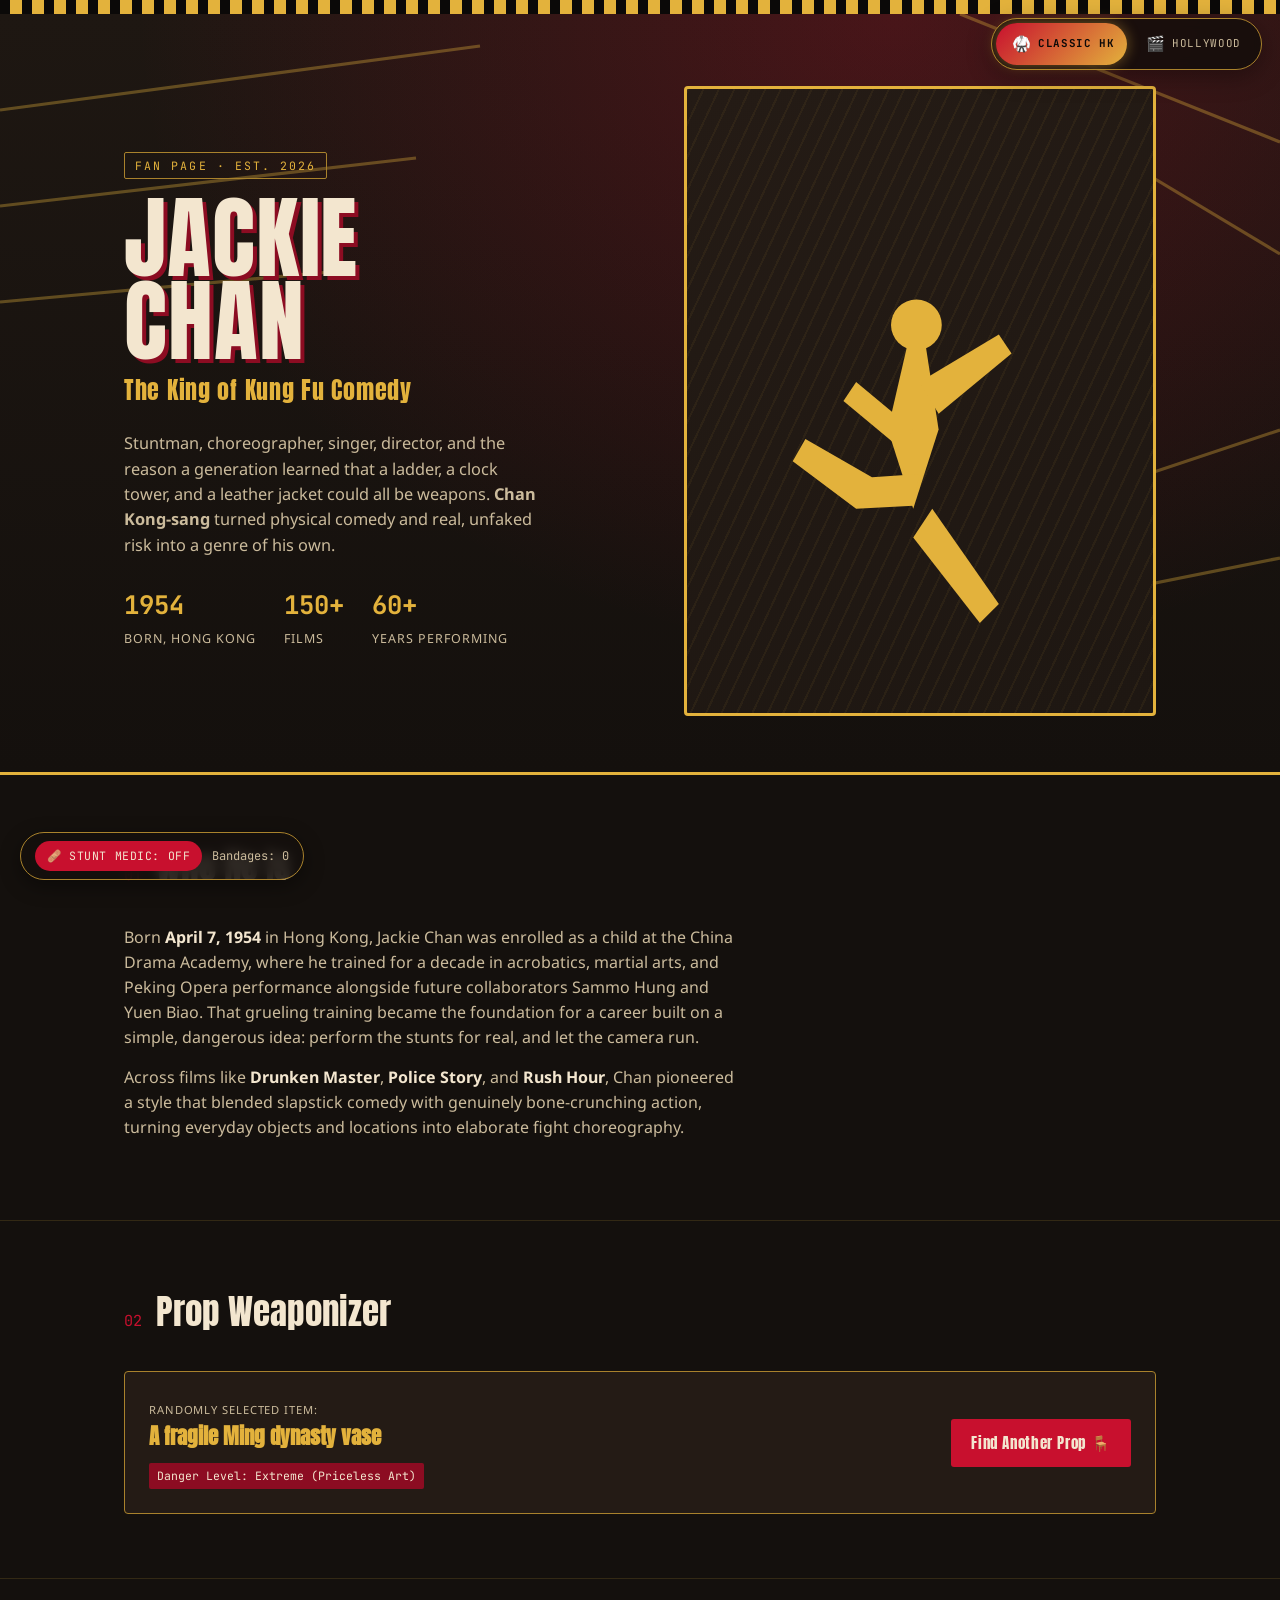
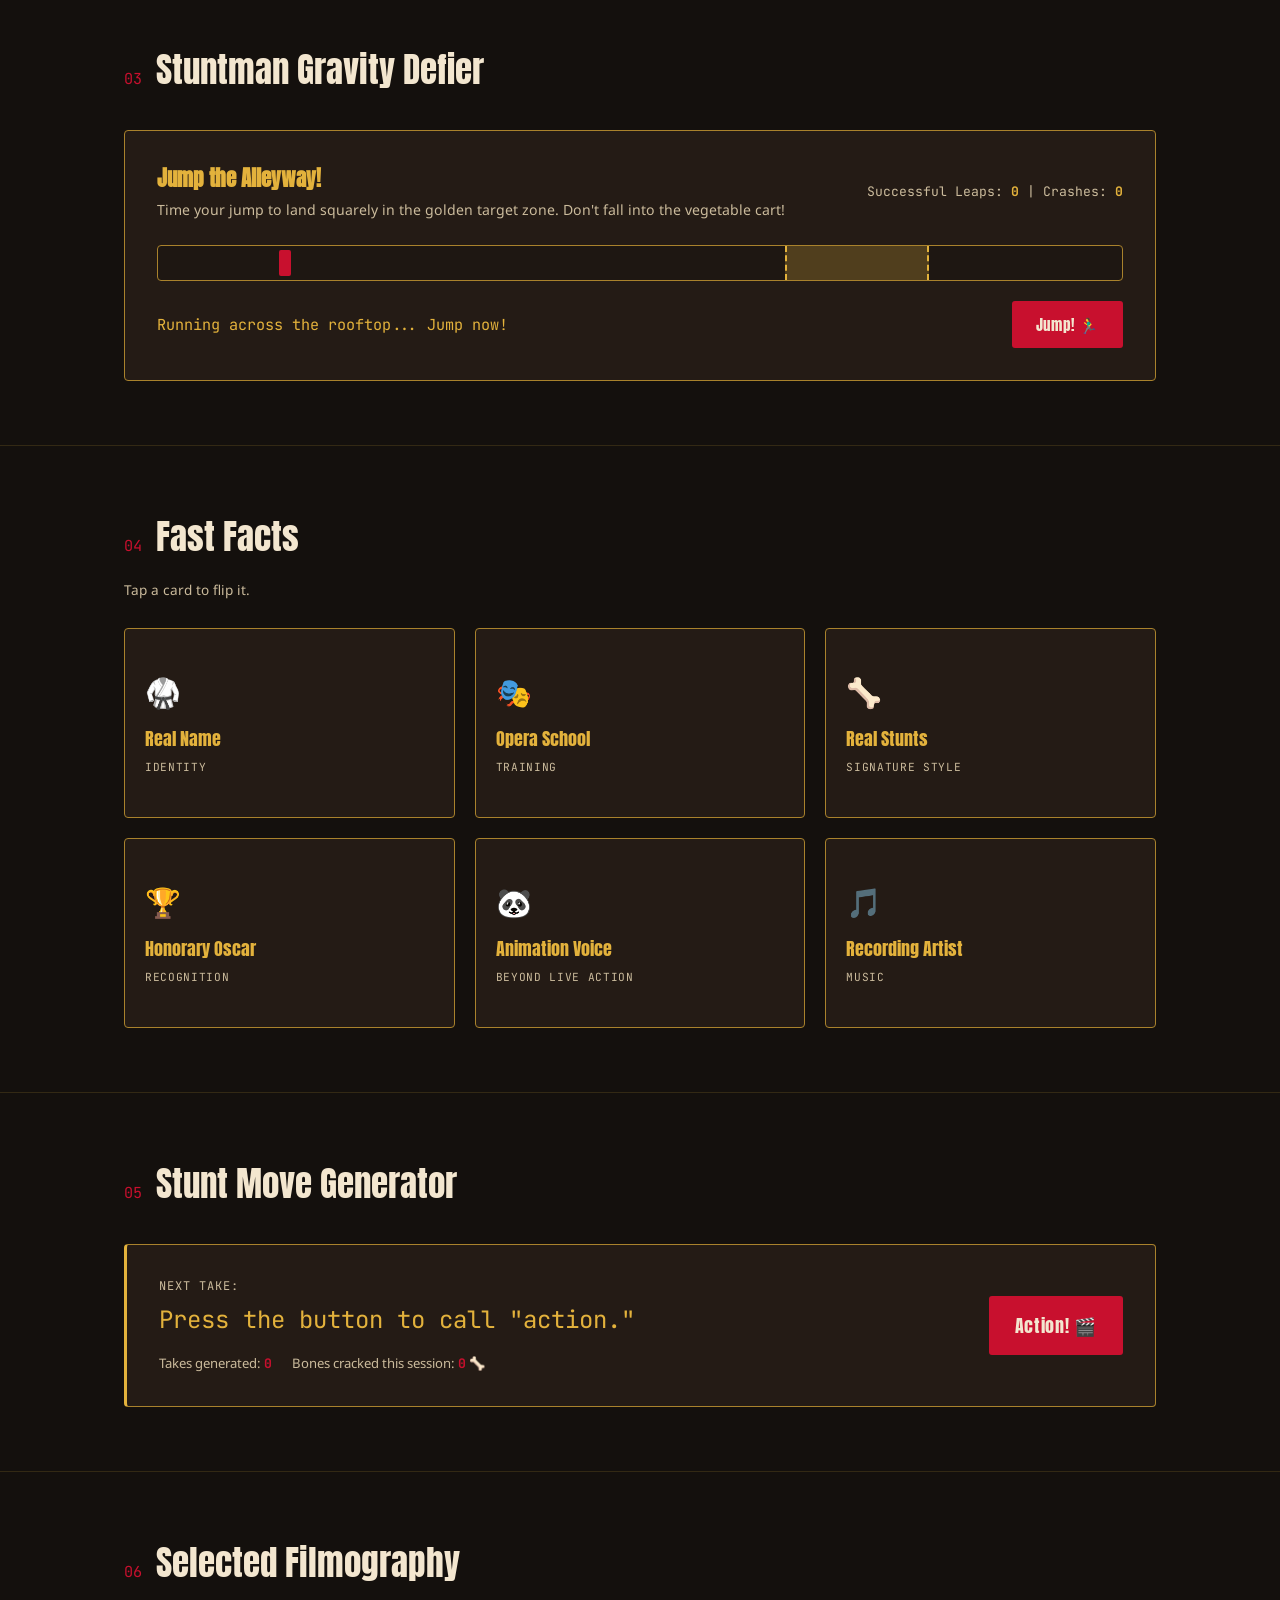
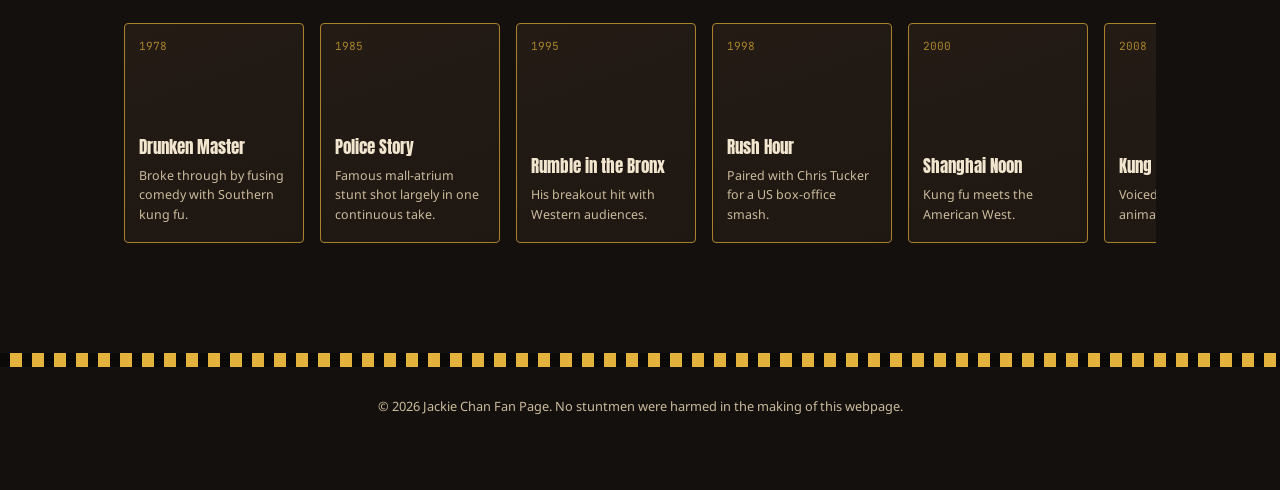
==== fanpage.html @ 0a172192 "Add files via upload" ====
<!DOCTYPE html>
<html lang="en">
<head>
<meta charset="UTF-8">
<meta name="viewport" content="width=device-width, initial-scale=1.0">
<title>Jackie Chan | Fan Page</title>
<link rel="preconnect" href="https://fonts.googleapis.com">
<link rel="preconnect" href="https://fonts.gstatic.com" crossorigin>
<link href="https://fonts.googleapis.com/css2?family=Anton&family=JetBrains+Mono:wght@500;700&family=Noto+Sans:wght@400;600;700&display=swap" rel="stylesheet">
<style>
  /* ===========================================================
     TOKENS
     =========================================================== */
  :root{
    --ink:        #0b0908;
    --bg:         #14100d;
    --bg-alt:     #1e1712;
    --panel:      #241b15;
    --red:        #c8102e;
    --red-deep:   #8c0c22;
    --gold:       #e3b23c;
    --gold-dim:   #a9822c;
    --cream:      #f3e6cf;
    --cream-dim:  #cbbb9c;

    --font-display: 'Anton', sans-serif;
    --font-body:    'Noto Sans', sans-serif;
    --font-mono:    'JetBrains Mono', monospace;

    --edge: 3px solid var(--gold);
  }

  [data-era="hollywood"]{
    --bg:         #101318;
    --bg-alt:     #171c24;
    --panel:      #1c222c;
    --red:        #d94a2b;
    --red-deep:   #9c331d;
    --gold:       #6fc7d9;
    --gold-dim:   #4a93a3;
    --cream:      #eef3f6;
    --cream-dim:  #a9bac4;
  }

  *{ box-sizing: border-box; }
  html{ scroll-behavior: smooth; }

  body{
    margin: 0;
    background: var(--bg);
    color: var(--cream);
    font-family: var(--font-body);
    line-height: 1.55;
    transition: background .5s ease, color .5s ease;
    overflow-x: hidden;
  }

  a{ color: inherit; }
  img, svg{ display:block; max-width:100%; }

  :focus-visible{
    outline: 3px solid var(--gold);
    outline-offset: 3px;
  }

  .wrap{
    max-width: 1080px;
    margin: 0 auto;
    padding: 0 24px;
  }

  /* ===========================================================
     SCREEN SHAKE ANIMATION
     =========================================================== */
  @keyframes shake {
    0% { transform: translate(1px, 1px) rotate(0deg); }
    20% { transform: translate(-4px, 1px) rotate(-1deg); }
    40% { transform: translate(2px, -2px) rotate(1deg); }
    60% { transform: translate(-2px, 3px) rotate(0deg); }
    80% { transform: translate(4px, -1px) rotate(-1deg); }
    100% { transform: translate(0, 0) rotate(0deg); }
  }
  .shake-it {
    animation: shake 0.35s ease-in-out;
  }

  /* ===========================================================
     FILM-STRIP TOP BAR
     =========================================================== */
  .filmstrip{
    height: 14px;
    width: 100%;
    background:
      repeating-linear-gradient(90deg,
        var(--ink) 0 10px,
        transparent 10px 22px);
    background-color: var(--gold);
  }

  /* ===========================================================
     HERO / POSTER BANNER
     =========================================================== */
  .hero{
    position: relative;
    padding: 72px 0 56px;
    background:
      radial-gradient(ellipse at 70% 0%, rgba(200,16,46,.25), transparent 60%),
      linear-gradient(180deg, var(--bg-alt), var(--bg));
    overflow: hidden;
    border-bottom: var(--edge);
  }

  .action-lines{
    position:absolute;
    inset:0;
    z-index:0;
    opacity:.35;
    pointer-events:none;
  }

  .hero-grid{
    position:relative;
    z-index:1;
    display:grid;
    grid-template-columns: 1.1fr 1fr;
    gap: 40px;
    align-items:center;
  }

  .eyebrow{
    display:inline-block;
    font-family: var(--font-mono);
    letter-spacing: .18em;
    font-size: .72rem;
    color: var(--gold);
    border: 1px solid var(--gold-dim);
    padding: 4px 10px;
    border-radius: 2px;
    margin-bottom: 18px;
    text-transform: uppercase;
  }

  h1.name{
    font-family: var(--font-display);
    font-weight: 400;
    font-size: clamp(3rem, 8vw, 5.6rem);
    line-height: .92;
    letter-spacing: .01em;
    margin: 0 0 10px;
    color: var(--cream);
    text-shadow: 4px 4px 0 var(--red-deep);
  }

  .tagline{
    font-family: var(--font-display);
    font-size: clamp(1.1rem, 2.4vw, 1.5rem);
    color: var(--gold);
    letter-spacing: .03em;
    margin: 0 0 22px;
  }

  .lede{
    max-width: 46ch;
    color: var(--cream-dim);
    font-size: 1.02rem;
  }

  .hero-stats{
    display:flex;
    gap: 28px;
    margin-top: 28px;
    flex-wrap: wrap;
  }
  .stat b{
    display:block;
    font-family: var(--font-mono);
    font-size: 1.6rem;
    color: var(--gold);
  }
  .stat span{
    font-size: .78rem;
    color: var(--cream-dim);
    text-transform: uppercase;
    letter-spacing: .08em;
  }

  .portrait{
    position: relative;
    aspect-ratio: 3/4;
    background: linear-gradient(160deg, var(--panel), var(--bg-alt));
    border: var(--edge);
    border-radius: 4px;
    overflow:hidden;
  }
  .portrait::before{
    content:"";
    position:absolute;
    inset:0;
    z-index:2;
    pointer-events:none;
    background: repeating-linear-gradient(115deg, rgba(227,178,60,.06) 0 2px, transparent 2px 14px);
  }
  .portrait-layer{
    position:absolute;
    inset:0;
    display:flex;
    align-items:flex-end;
    justify-content:center;
    opacity: 0;
    transform: scale(1.03);
    transition: opacity .6s ease, transform .6s ease;
  }
  [data-era="classic"] .classic-layer,
  [data-era="hollywood"] .hollywood-layer{
    opacity: 1;
    transform: scale(1);
  }
  .portrait-photo{
    width:100%; height:100%;
    object-fit: cover;
    object-position: top center;
  }
  .portrait-fallback{
    width:100%; height:100%;
    display:flex;
    align-items:flex-end;
    justify-content:center;
    padding-bottom: 30px;
  }
  .portrait-fallback svg{ width: 68%; height:auto; }

  /* ===========================================================
     SECTION SCAFFOLDING
     =========================================================== */
  section{ padding: 64px 0; }
  section + section{ border-top: 1px solid rgba(227,178,60,.15); }

  .section-head{
    display:flex;
    align-items:baseline;
    gap: 14px;
    margin-bottom: 32px;
  }
  .section-head h2{
    font-family: var(--font-display);
    font-weight:400;
    font-size: clamp(1.6rem, 3.4vw, 2.2rem);
    margin: 0;
    color: var(--cream);
  }
  .section-head .num{
    font-family: var(--font-mono);
    color: var(--red);
    font-size: .95rem;
  }

  .bio p{ max-width: 68ch; color: var(--cream-dim); }
  .bio p strong{ color: var(--cream); }

  /* ===========================================================
     FACTS — FLIP CARDS
     =========================================================== */
  .facts-grid{
    display:grid;
    grid-template-columns: repeat(3, 1fr);
    gap: 20px;
  }
  .flip-card{
    perspective: 1200px;
    height: 190px;
  }
  .flip-card button{
    all: unset;
    display:block;
    width:100%;
    height:100%;
    cursor:pointer;
  }
  .flip-inner{
    position:relative;
    width:100%; height:100%;
    transition: transform .6s cubic-bezier(.4,.2,.2,1);
    transform-style: preserve-3d;
  }
  .flip-card.flipped .flip-inner{ transform: rotateY(180deg); }
  .flip-face{
    position:absolute; inset:0;
    backface-visibility: hidden;
    border-radius: 4px;
    padding: 20px;
    display:flex;
    flex-direction:column;
    justify-content:center;
    border: 1px solid var(--gold-dim);
  }
  .flip-front{ background: var(--panel); }
  .flip-front .icon{ font-size: 1.8rem; margin-bottom: 10px; }
  .flip-front h3{
    font-family: var(--font-display);
    font-weight:400;
    font-size: 1.15rem;
    margin: 0 0 6px;
    color: var(--gold);
  }
  .flip-front span{
    font-family: var(--font-mono);
    font-size: .7rem;
    color: var(--cream-dim);
    text-transform: uppercase;
    letter-spacing: .06em;
  }
  .flip-back{
    background: var(--red-deep);
    color: var(--cream);
    transform: rotateY(180deg);
    font-size: .92rem;
  }

  /* ===========================================================
     STUNT GENERATOR & OUCH-O-METER
     =========================================================== */
  .stunt-panel{
    background: var(--panel);
    border: 1px solid var(--gold-dim);
    border-left: var(--edge);
    border-radius: 4px;
    padding: 32px;
    display:grid;
    grid-template-columns: 1fr auto;
    gap: 24px;
    align-items:center;
  }
  .stunt-readout{
    font-family: var(--font-mono);
    font-size: clamp(1.1rem, 2.6vw, 1.5rem);
    color: var(--gold);
    min-height: 2.6em;
  }
  .stunt-readout .prefix{ color: var(--cream-dim); font-size:.75rem; display:block; letter-spacing:.08em; text-transform:uppercase; margin-bottom:6px;}
  
  .metrics-row {
    display: flex;
    gap: 20px;
    margin-top: 14px;
    flex-wrap: wrap;
  }
  .stunt-counter, .ouch-counter{
    font-size: .82rem;
    color: var(--cream-dim);
  }
  .stunt-counter b, .ouch-counter b{ color: var(--red); font-family: var(--font-mono); }

  button.cta{
    all: unset;
    cursor:pointer;
    font-family: var(--font-display);
    font-size: 1.1rem;
    letter-spacing: .04em;
    background: var(--red);
    color: var(--cream);
    padding: 16px 26px;
    border-radius: 3px;
    text-align:center;
    transition: transform .15s ease, background .2s ease;
    white-space: nowrap;
  }
  button.cta:hover{ background: var(--red-deep); transform: translateY(-2px); }
  button.cta:active{ transform: translateY(0) scale(.98); }

  /* ===========================================================
     FEATURE: DANGEROUS PROP RANDOMIZER
     =========================================================== */
  .prop-card{
    background: var(--panel);
    border: 1px solid var(--gold-dim);
    border-radius: 4px;
    padding: 24px;
    display: flex;
    justify-content: space-between;
    align-items: center;
    gap: 20px;
    flex-wrap: wrap;
  }
  .prop-display h3{
    font-family: var(--font-display);
    font-size: 1.3rem;
    color: var(--gold);
    margin: 0 0 4px;
  }
  .prop-display p{
    margin: 0;
    font-size: .88rem;
    color: var(--cream-dim);
  }
  .prop-danger{
    display: inline-block;
    font-family: var(--font-mono);
    font-size: .72rem;
    background: var(--red-deep);
    color: var(--cream);
    padding: 4px 8px;
    border-radius: 2px;
    margin-top: 6px;
  }

  /* ===========================================================
     FEATURE: "JUMP THE ALLEYWAY" GRAVITY DEFIER MINI-GAME
     =========================================================== */
  .game-panel{
    background: var(--panel);
    border: 1px solid var(--gold-dim);
    border-radius: 4px;
    padding: 32px;
  }
  .game-layout{
    display: flex;
    justify-content: space-between;
    align-items: center;
    gap: 24px;
    flex-wrap: wrap;
    margin-bottom: 24px;
  }
  .game-info h3{
    font-family: var(--font-display);
    font-size: 1.3rem;
    color: var(--gold);
    margin: 0 0 4px;
  }
  .game-info p{
    margin: 0;
    font-size: .88rem;
    color: var(--cream-dim);
  }
  .game-track{
    position: relative;
    height: 36px;
    background: var(--bg-alt);
    border: 1px solid var(--gold-dim);
    border-radius: 4px;
    overflow: hidden;
    margin-bottom: 20px;
  }
  .game-target-zone{
    position: absolute;
    top: 0; bottom: 0;
    left: 65%;
    width: 15%;
    background: rgba(227, 178, 60, 0.25);
    border-left: 2px dashed var(--gold);
    border-right: 2px dashed var(--gold);
  }
  .game-runner{
    position: absolute;
    top: 4px; bottom: 4px;
    left: 0%;
    width: 12px;
    background: var(--red);
    border-radius: 2px;
    transition: left 0.05s linear;
  }
  .game-controls{
    display: flex;
    justify-content: space-between;
    align-items: center;
    gap: 16px;
    flex-wrap: wrap;
  }
  .game-result-text{
    font-family: var(--font-mono);
    font-size: 0.95rem;
    color: var(--gold);
  }
  .game-score-board{
    font-family: var(--font-mono);
    font-size: 0.82rem;
    color: var(--cream-dim);
  }
  .game-score-board b{ color: var(--gold); }

  /* ===========================================================
     FILMOGRAPHY STRIP
     =========================================================== */
  .film-strip{
    display:flex;
    gap: 16px;
    overflow-x: auto;
    padding-bottom: 10px;
    scroll-snap-type: x mandatory;
  }
  .film-card{
    scroll-snap-align: start;
    flex: 0 0 180px;
    background: linear-gradient(160deg, var(--panel), var(--bg-alt));
    border: 1px solid var(--gold-dim);
    border-radius: 4px;
    padding: 18px 14px;
    min-height: 220px;
    display:flex;
    flex-direction:column;
    justify-content:flex-end;
    position:relative;
  }
  .film-card .year{
    font-family: var(--font-mono);
    font-size: .7rem;
    color: var(--gold-dim);
    position:absolute;
    top:14px; left:14px;
  }
  .film-card h4{
    font-family: var(--font-display);
    font-weight:400;
    font-size: 1.05rem;
    margin: 0 0 6px;
    color: var(--cream);
  }
  .film-card p{
    font-size: .78rem;
    color: var(--cream-dim);
    margin:0;
  }

  /* ===========================================================
     FEATURE: FLOATING BANDAID STAMP TOOL
     =========================================================== */
  .medic-dock{
    position: fixed;
    bottom: 20px;
    left: 20px;
    z-index: 20;
    display: flex;
    align-items: center;
    gap: 10px;
    background: rgba(20, 16, 13, 0.85);
    border: 1px solid var(--gold-dim);
    padding: 8px 14px;
    border-radius: 999px;
    backdrop-filter: blur(6px);
    box-shadow: 0 6px 20px rgba(0,0,0,0.4);
  }
  .medic-btn{
    all: unset;
    cursor: pointer;
    font-family: var(--font-mono);
    font-size: 0.72rem;
    background: var(--red);
    color: var(--cream);
    padding: 6px 12px;
    border-radius: 999px;
    text-transform: uppercase;
    letter-spacing: .05em;
    transition: background .2s;
  }
  .medic-btn.active{
    background: var(--gold);
    color: var(--ink);
    font-weight: 700;
  }
  .medic-stats{
    font-family: var(--font-mono);
    font-size: 0.75rem;
    color: var(--cream-dim);
  }

  .bandaid-stamp{
    position: absolute;
    width: 44px;
    height: 18px;
    background: #e2b082;
    border: 1px solid #b88654;
    border-radius: 3px;
    box-shadow: 0 2px 5px rgba(0,0,0,0.3);
    pointer-events: none;
    transform: translate(-50%, -50%) rotate(var(--rot));
    z-index: 9999;
    animation: stampIn 0.2s cubic-bezier(0.175, 0.885, 0.32, 1.275) forwards;
  }
  .bandaid-stamp::after {
    content: "";
    position: absolute;
    top: 50%; left: 50%;
    transform: translate(-50%, -50%);
    width: 14px; height: 10px;
    background: #f7e1cb;
    border-radius: 1px;
  }
  @keyframes stampIn {
    0% { transform: translate(-50%, -50%) scale(2) rotate(var(--rot)); opacity: 0; }
    100% { transform: translate(-50%, -50%) scale(1) rotate(var(--rot)); opacity: 1; }
  }

  /* ===========================================================
     THEME TOGGLE
     =========================================================== */
  .era-toggle{
    position: fixed;
    top: 18px;
    right: 18px;
    z-index: 20;
    display: inline-flex;
    background: rgba(15,12,10,.75);
    border: 1px solid var(--gold-dim);
    border-radius: 999px;
    padding: 4px;
    backdrop-filter: blur(6px);
    box-shadow: 0 6px 24px rgba(0,0,0,.35);
  }
  .era-indicator{
    position:absolute;
    top:4px; left:4px;
    width: calc(50% - 4px);
    height: calc(100% - 8px);
    border-radius: 999px;
    background: linear-gradient(135deg, var(--red), var(--gold));
    transition: transform .38s cubic-bezier(.65,0,.35,1), background .5s ease;
    box-shadow: 0 0 14px rgba(227,178,60,.45);
  }
  [data-era="hollywood"] .era-indicator{
    transform: translateX(100%);
    background: linear-gradient(135deg, var(--gold-dim), var(--gold));
    box-shadow: 0 0 14px rgba(111,199,217,.5);
  }
  .era-option{
    all: unset;
    position: relative;
    z-index: 1;
    cursor: pointer;
    display:flex;
    align-items:center;
    gap: 6px;
    padding: 9px 16px;
    border-radius: 999px;
    font-family: var(--font-mono);
    font-size: .68rem;
    text-transform: uppercase;
    letter-spacing: .06em;
    color: var(--cream-dim);
    transition: color .3s ease, transform .15s ease;
  }
  .era-option .era-icon{ font-size: .95rem; }
  .era-option:hover{ transform: translateY(-1px); }
  .era-option[aria-pressed="true"]{
    color: var(--ink);
    font-weight: 700;
  }

  footer{
    padding: 36px 0 60px;
    text-align:center;
    color: var(--cream-dim);
    font-size: .8rem;
  }
  footer .filmstrip{ margin-bottom: 30px; }

  @media (max-width: 820px){
    .hero-grid{ grid-template-columns: 1fr; }
    .portrait{ order:-1; max-width: 320px; margin: 0 auto; }
    .facts-grid{ grid-template-columns: 1fr 1fr; }
    .stunt-panel{ grid-template-columns: 1fr; text-align:center; }
  }
  @media (max-width: 520px){
    .facts-grid{ grid-template-columns: 1fr; }
    .era-toggle{ top:auto; bottom:70px; right:14px; }
    .medic-dock{ left: 14px; bottom: 14px; }
  }

  @media (prefers-reduced-motion: reduce){
    *{ animation-duration: .001ms !important; transition-duration: .001ms !important; scroll-behavior:auto !important; }
  }
</style>
</head>
<body data-era="classic">

  <div class="era-toggle" role="group" aria-label="Switch era theme">
    <span class="era-indicator" id="eraIndicator" aria-hidden="true"></span>
    <button class="era-option" id="eraClassic" data-value="classic" aria-pressed="true">
      <span class="era-icon" aria-hidden="true">🥋</span> Classic HK
    </button>
    <button class="era-option" id="eraHollywood" data-value="hollywood" aria-pressed="false">
      <span class="era-icon" aria-hidden="true">🎬</span> Hollywood
    </button>
  </div>

  <!-- FLOATING STUNT MEDIC DOCK -->
  <div class="medic-dock">
    <button class="medic-btn" id="medicBtn">🩹 Stunt Medic: OFF</button>
    <div class="medic-stats">Bandages: <span id="medicCount">0</span></div>
  </div>

  <div class="filmstrip"></div>

  <!-- ============ HERO ============ -->
  <header class="hero">
    <svg class="action-lines" viewBox="0 0 800 400" preserveAspectRatio="none" aria-hidden="true">
      <g stroke="#e3b23c" stroke-width="2">
        <line x1="0" y1="60" x2="300" y2="20"/>
        <line x1="0" y1="120" x2="260" y2="90"/>
        <line x1="0" y1="180" x2="220" y2="160"/>
        <line x1="600" y1="0" x2="800" y2="80"/>
        <line x1="650" y1="60" x2="800" y2="150"/>
        <line x1="620" y1="320" x2="800" y2="260"/>
        <line x1="600" y1="380" x2="800" y2="340"/>
      </g>
    </svg>

    <div class="wrap hero-grid">
      <div>
        <span class="eyebrow">Fan Page &middot; Est. 2026</span>
        <h1 class="name">JACKIE<br>CHAN</h1>
        <p class="tagline">The King of Kung&nbsp;Fu Comedy</p>
        <p class="lede">
          Stuntman, choreographer, singer, director, and the reason a
          generation learned that a ladder, a clock tower, and a leather jacket
          could all be weapons. <strong>Chan Kong-sang</strong> turned physical
          comedy and real, unfaked risk into a genre of his own.
        </p>

        <div class="hero-stats">
          <div class="stat"><b>1954</b><span>Born, Hong Kong</span></div>
          <div class="stat"><b>150+</b><span>Films</span></div>
          <div class="stat"><b>60+</b><span>Years performing</span></div>
        </div>
      </div>

      <div class="portrait" aria-label="Portrait swaps between Classic Hong Kong and Hollywood era look">
        <div class="portrait-layer classic-layer">
          <img class="portrait-photo" src="C:\School\Y2S1\IS216-G3-Web Application Development II\Week1\jackie-classic.jpg" alt="Jackie Chan, Classic Hong Kong era"
                onerror="this.style.display='none'; this.nextElementSibling.style.display='flex';">
          <div class="portrait-fallback" style="display:none;">
            <svg viewBox="0 0 200 260" xmlns="http://www.w3.org/2000/svg" aria-hidden="true">
              <g fill="#e3b23c">
                <circle cx="98" cy="34" r="16"/>
                <path d="M92 48 L104 48 L112 100 L96 150 L80 100 Z"/>
                <path d="M100 70 L150 40 L158 52 L112 90 Z"/>
                <path d="M96 100 L60 70 L52 82 L88 112 Z"/>
                <path d="M96 148 L60 150 L20 120 L28 106 L70 130 L100 128 Z"/>
                <path d="M108 150 L150 210 L138 222 L96 168 Z"/>
              </g>
            </svg>
          </div>
        </div>

        <div class="portrait-layer hollywood-layer">
          <img class="portrait-photo" src="C:\School\Y2S1\IS216-G3-Web Application Development II\Week1\jackie-hollywood.jpg" alt="Jackie Chan, Hollywood era"
                onerror="this.style.display='none'; this.nextElementSibling.style.display='flex';">
          <div class="portrait-fallback" style="display:none;">
            <svg viewBox="0 0 200 260" xmlns="http://www.w3.org/2000/svg" aria-hidden="true">
              <g fill="#6fc7d9">
                <circle cx="100" cy="32" r="16"/>
                <path d="M88 46 L112 46 L118 140 L100 170 L82 140 Z"/>
                <path d="M112 60 L60 90 L66 104 L118 80 Z"/>
                <path d="M88 60 L150 74 L146 90 L88 82 Z"/>
                <path d="M92 168 L70 250 L86 254 L106 180 Z"/>
                <path d="M108 168 L146 246 L130 254 L96 180 Z"/>
                <rect x="80" y="82" width="40" height="70" rx="6"/>
              </g>
            </svg>
          </div>
        </div>
      </div>
    </div>
  </header>

  <!-- ============ BIO ============ -->
  <section class="bio">
    <div class="wrap">
      <div class="section-head"><span class="num">01</span><h2>Who He Is</h2></div>
      <p>
        Born <strong>April 7, 1954</strong> in Hong Kong, Jackie Chan was enrolled
        as a child at the China Drama Academy, where he trained for a decade in
        acrobatics, martial arts, and Peking Opera performance alongside future
        collaborators Sammo Hung and Yuen Biao. That grueling training became the
        foundation for a career built on a simple, dangerous idea: perform the
        stunts for real, and let the camera run.
      </p>
      <p>
        Across films like <strong>Drunken Master</strong>, <strong>Police
        Story</strong>, and <strong>Rush Hour</strong>, Chan pioneered a style
        that blended slapstick comedy with genuinely bone-crunching action,
        turning everyday objects and locations into elaborate fight choreography.
      </p>
    </div>
  </section>

  <!-- ============ DANGEROUS PROP RANDOMIZER ============ -->
  <section class="prop-section">
    <div class="wrap">
      <div class="section-head"><span class="num">02</span><h2>Prop Weaponizer</h2></div>
      <div class="prop-card">
        <div class="prop-display">
          <span class="prefix" style="font-size:0.7rem; color:var(--cream-dim); text-transform:uppercase; letter-spacing:.08em;">Randomly selected item:</span>
          <h3 id="propName">A fragile Ming dynasty vase</h3>
          <span class="prop-danger" id="propDanger">Danger Level: Extreme (Priceless Art)</span>
        </div>
        <button class="cta" id="propBtn" style="padding: 12px 20px; font-size: 0.95rem;">Find Another Prop 🪑</button>
      </div>
    </div>
  </section>

  <!-- ============ FEATURE 3: JUMP THE ALLEYWAY MINI-GAME ============ -->
  <section class="game-section">
    <div class="wrap">
      <div class="section-head"><span class="num">03</span><h2>Stuntman Gravity Defier</h2></div>
      <div class="game-panel">
        <div class="game-layout">
          <div class="game-info">
            <h3>Jump the Alleyway!</h3>
            <p>Time your jump to land squarely in the golden target zone. Don't fall into the vegetable cart!</p>
          </div>
          <div class="game-score-board">
            Successful Leaps: <b id="gameWins">0</b> | Crashes: <b id="gameLosses">0</b>
          </div>
        </div>

        <div class="game-track" id="gameTrack">
          <div class="game-target-zone" aria-hidden="true"></div>
          <div class="game-runner" id="gameRunner" aria-hidden="true"></div>
        </div>

        <div class="game-controls">
          <div class="game-result-text" id="gameResultText">Press "Jump!" when the red runner enters the gold zone.</div>
          <button class="cta" id="gameBtn" style="padding: 12px 24px; font-size: 0.95rem;">Jump! 🏃‍♂️</button>
        </div>
      </div>
    </div>
  </section>

  <!-- ============ FACTS ============ -->
  <section class="facts">
    <div class="wrap">
      <div class="section-head"><span class="num">04</span><h2>Fast Facts</h2></div>
      <p style="color:var(--cream-dim); margin-top:-18px; margin-bottom:28px; font-size:.85rem;">Tap a card to flip it.</p>
      <div class="facts-grid" id="factsGrid"></div>
    </div>
  </section>

  <!-- ============ STUNT GENERATOR ============ -->
  <section class="generator">
    <div class="wrap">
      <div class="section-head"><span class="num">05</span><h2>Stunt Move Generator</h2></div>
      <div class="stunt-panel">
        <div>
          <div class="stunt-readout">
            <span class="prefix">Next take:</span>
            <span id="stuntText">Press the button to call "action."</span>
          </div>
          <div class="metrics-row">
            <div class="stunt-counter">Takes generated: <b id="stuntCount">0</b></div>
            <div class="ouch-counter">Bones cracked this session: <b id="ouchCount">0</b> 🦴</div>
          </div>
        </div>
        <button class="cta" id="stuntBtn">Action! 🎬</button>
      </div>
    </div>
  </section>

  <!-- ============ FILMOGRAPHY ============ -->
  <section class="filmography">
    <div class="wrap">
      <div class="section-head"><span class="num">06</span><h2>Selected Filmography</h2></div>
      <div class="film-strip" id="filmStrip"></div>
    </div>
  </section>

  <footer>
    <div class="filmstrip"></div>
    <div class="wrap">
      <p>&copy; 2026 Jackie Chan Fan Page. No stuntmen were harmed in the making of this webpage.</p>
    </div>
  </footer>

<script>
(function(){
  "use strict";

  /* ---------- DATA ---------- */
  var facts = [
    { icon: "🥋", title: "Real Name", tag: "Identity", detail: "Born Chan Kong-sang; the stage name \"Jackie\" reportedly came from a construction site nickname he picked up as a teenager working in Australia." },
    { icon: "🎭", title: "Opera School", tag: "Training", detail: "Trained for about ten years at the China Drama Academy in acrobatics, singing, and martial arts, forming the \"Seven Little Fortunes\" troupe." },
    { icon: "🦴", title: "Real Stunts", tag: "Signature Style", detail: "Known for performing his own stunts without wires or CGI whenever possible, resulting in a long list of on-set injuries over the decades." },
    { icon: "🏆", title: "Honorary Oscar", tag: "Recognition", detail: "Received an Honorary Academy Award in 2016 for a lifetime of extraordinary achievements, the first such honor given to a Hong Kong actor." },
    { icon: "🐼", title: "Animation Voice", tag: "Beyond Live Action", detail: "Voiced Monkey in the Kung Fu Panda franchise, introducing his style of comedic martial arts to a newer audience." },
    { icon: "🎵", title: "Recording Artist", tag: "Music", detail: "Has released dozens of albums and sung theme songs for his own films in multiple languages." }
  ];

  var films = [
    { year:"1978", title:"Drunken Master", note:"Broke through by fusing comedy with Southern kung fu." },
    { year:"1985", title:"Police Story", note:"Famous mall-atrium stunt shot largely in one continuous take." },
    { year:"1995", title:"Rumble in the Bronx", note:"His breakout hit with Western audiences." },
    { year:"1998", title:"Rush Hour", note:"Paired with Chris Tucker for a US box-office smash." },
    { year:"2000", title:"Shanghai Noon", note:"Kung fu meets the American West." },
    { year:"2008", title:"Kung Fu Panda", note:"Voiced Monkey in the animated hit." },
    { year:"2016", title:"Honorary Oscar", note:"Career achievement recognized by the Academy." }
  ];

  var props = [
    { name: "A fragile Ming dynasty vase", danger: "Danger Level: Extreme (Priceless Art)" },
    { name: "A wooden stepladder", danger: "Danger Level: Medium (Versatile & Agile)" },
    { name: "A steaming hot bowl of noodles", danger: "Danger Level: High (Thermal Scalding)" },
    { name: "A leather motorcycle jacket", danger: "Danger Level: Low (Built-in Armor)" },
    { name: "A bamboo scaffolding pole", danger: "Danger Level: High (Flexible Lever)" },
    { name: "A child's red bicycle", danger: "Danger Level: Medium (Surprising Mobility)" },
    { name: "A grandfather clock", danger: "Danger Level: Severe (Gravity Hazard)" }
  ];

  var stuntPrefixes = ["A rooftop-to-rooftop", "A ladder-vs-clocktower", "A back-alley", "A moving-bus", "A market-stall", "A scaffolding", "A double-decker-bus", "A bicycle-chase"];
  var stuntMoves    = ["flying kick", "umbrella parry", "table-slide dodge", "somersault escape", "improvised nunchaku block", "wall-run", "one-handed cartwheel", "chair-swing counter"];
  var stuntEndings  = ["lands clean on the first try.", "goes slightly wrong, and that's the take they keep.", "ends with a very familiar visit to the on-set medic.", "gets a round of applause from the whole crew.", "requires three safety mats and a prayer.", "somehow still gets a laugh from the extras."];

  /* ---------- BUILD FACT CARDS ---------- */
  var grid = document.getElementById("factsGrid");
  facts.forEach(function(f){
    var card = document.createElement("div");
    card.className = "flip-card";
    card.innerHTML =
      '<button type="button" aria-pressed="false" aria-label="Fact card: ' + f.title + '. Press to flip.">' +
        '<div class="flip-inner">' +
          '<div class="flip-face flip-front">' +
            '<div class="icon" aria-hidden="true">' + f.icon + '</div>' +
            '<h3>' + f.title + '</h3>' +
            '<span>' + f.tag + '</span>' +
          '</div>' +
          '<div class="flip-face flip-back">' + f.detail + '</div>' +
        '</div>' +
      '</button>';
    var btn = card.querySelector("button");
    btn.addEventListener("click", function(){
      var flipped = card.classList.toggle("flipped");
      btn.setAttribute("aria-pressed", flipped ? "true" : "false");
    });
    grid.appendChild(card);
  });

  /* ---------- BUILD FILM STRIP ---------- */
  var strip = document.getElementById("filmStrip");
  films.forEach(function(m){
    var card = document.createElement("div");
    card.className = "film-card";
    card.innerHTML =
      '<span class="year">' + m.year + '</span>' +
      '<h4>' + m.title + '</h4>' +
      '<p>' + m.note + '</p>';
    strip.appendChild(card);
  });

  /* ---------- HELPER: RANDOM PICK ---------- */
  function pick(arr){ return arr[Math.floor(Math.random() * arr.length)]; }

  /* ---------- FEATURE 1: PROP WEAPONIZER ---------- */
  var propBtn = document.getElementById("propBtn");
  var propName = document.getElementById("propName");
  var propDanger = document.getElementById("propDanger");

  propBtn.addEventListener("click", function(){
    var selected = pick(props);
    propName.textContent = selected.name;
    propDanger.textContent = selected.danger;
  });

  /* ---------- COMEDY SOUND EFFECT (Web Audio API) ---------- */
  function playActionSound() {
    try {
      var AudioContext = window.AudioContext || window.webkitAudioContext;
      if (!AudioContext) return;
      var ctx = new AudioContext();

      var osc = ctx.createOscillator();
      var gain = ctx.createGain();

      osc.type = 'triangle';
      osc.frequency.setValueAtTime(150, ctx.currentTime);
      osc.frequency.exponentialRampToValueAtTime(600, ctx.currentTime + 0.15);

      gain.gain.setValueAtTime(0.15, ctx.currentTime);
      gain.gain.exponentialRampToValueAtTime(0.01, ctx.currentTime + 0.18);

      osc.connect(gain);
      gain.connect(ctx.destination);

      osc.start();
      osc.stop(ctx.currentTime + 0.18);
    } catch(e) {}
  }

  /* ---------- FEATURE 3: JUMP THE ALLEYWAY MINI-GAME LOGIC (Resets on refresh) ---------- */
  var gameBtn = document.getElementById("gameBtn");
  var gameRunner = document.getElementById("gameRunner");
  var gameResultText = document.getElementById("gameResultText");
  var gameWinsEl = document.getElementById("gameWins");
  var gameLossesEl = document.getElementById("gameLosses");

  var gameWins = 0;
  var gameLosses = 0;

  var runnerPos = 0;
  var runnerDir = 1;
  var gameRunning = true;
  var animationInterval = null;

  function startRunner() {
    runnerPos = 0;
    runnerDir = 1;
    gameRunning = true;
    gameResultText.textContent = "Running across the rooftop... Jump now!";
    gameBtn.textContent = "Jump! 🏃‍♂️";

    if (animationInterval) clearInterval(animationInterval);

    animationInterval = setInterval(function(){
      if (!gameRunning) return;
      runnerPos += 1.8 * runnerDir;
      if (runnerPos >= 96) {
        runnerDir = -1;
      } else if (runnerPos <= 0) {
        runnerDir = 1;
      }
      gameRunner.style.left = runnerPos + "%";
    }, 25);
  }

  gameBtn.addEventListener("click", function(){
    if (!gameRunning) {
      startRunner();
      return;
    }

    gameRunning = false;
    clearInterval(animationInterval);
    playActionSound();

    if (runnerPos >= 65 && runnerPos <= 80) {
      gameWins++;
      gameWinsEl.textContent = gameWins;
      gameResultText.textContent = "Success! Roof cleared cleanly with style! 🌟";
      gameBtn.textContent = "Play Again 🎬";
      document.body.classList.remove("shake-it");
      void document.body.offsetWidth;
      document.body.classList.add("shake-it");
    } else {
      gameLosses++;
      gameLossesEl.textContent = gameLosses;
      gameResultText.textContent = "Missed! Landed in a vegetable cart. -$500 prop damage! 🥬";
      gameBtn.textContent = "Try Again 🔄";
    }
  });

  startRunner();

  /* ---------- SCREEN SHAKE & STUNT GENERATOR (Resets on refresh) ---------- */
  var stuntBtn   = document.getElementById("stuntBtn");
  var stuntText  = document.getElementById("stuntText");
  var stuntCount = document.getElementById("stuntCount");
  var ouchCount  = document.getElementById("ouchCount");

  var count = 0;
  var ouchTotal = 0;

  stuntBtn.addEventListener("click", function(){
    playActionSound();

    document.body.classList.remove("shake-it");
    void document.body.offsetWidth;
    document.body.classList.add("shake-it");

    var line = pick(stuntPrefixes) + " " + pick(stuntMoves) + " — " + pick(stuntEndings);
    stuntText.textContent = line;
    
    count++;
    var bonesHit = Math.floor(Math.random() * 3) + 1;
    ouchTotal += bonesHit;

    stuntCount.textContent = count;
    ouchCount.textContent = ouchTotal;
  });

  /* ---------- FEATURE: STUNT MEDIC BANDAID STAMPER (Resets on refresh) ---------- */
  var medicBtn = document.getElementById("medicBtn");
  var medicCount = document.getElementById("medicCount");
  var medicActive = false;
  var bandaidsApplied = 0;

  medicBtn.addEventListener("click", function(){
    medicActive = !medicActive;
    medicBtn.classList.toggle("active", medicActive);
    medicBtn.textContent = medicActive ? "🩹 Stunt Medic: ON" : "🩹 Stunt Medic: OFF";
  });

  document.addEventListener("click", function(e){
    if(!medicActive) return;
    if(e.target.closest("button") && e.target !== medicBtn) return;

    var stamp = document.createElement("div");
    stamp.className = "bandaid-stamp";
    stamp.style.left = e.pageX + "px";
    stamp.style.top = e.pageY + "px";
    stamp.style.setProperty("--rot", (Math.random() * 90 - 45) + "deg");
    document.body.appendChild(stamp);

    bandaidsApplied++;
    medicCount.textContent = bandaidsApplied;
  });

  /* ---------- ERA THEME TOGGLE ---------- */
  var body       = document.body;
  var btnClassic = document.getElementById("eraClassic");
  var btnHolly   = document.getElementById("eraHollywood");
  var savedEra   = localStorage.getItem("jc_era") || "classic";
  applyEra(savedEra);

  btnClassic.addEventListener("click", function(){ applyEra("classic"); localStorage.setItem("jc_era", "classic"); });
  btnHolly.addEventListener("click",   function(){ applyEra("hollywood"); localStorage.setItem("jc_era", "hollywood"); });

  function applyEra(era){
    body.setAttribute("data-era", era);
    btnClassic.setAttribute("aria-pressed", era === "classic" ? "true" : "false");
    btnHolly.setAttribute("aria-pressed", era === "hollywood" ? "true" : "false");
  }
})();
</script>
</body>
</html>
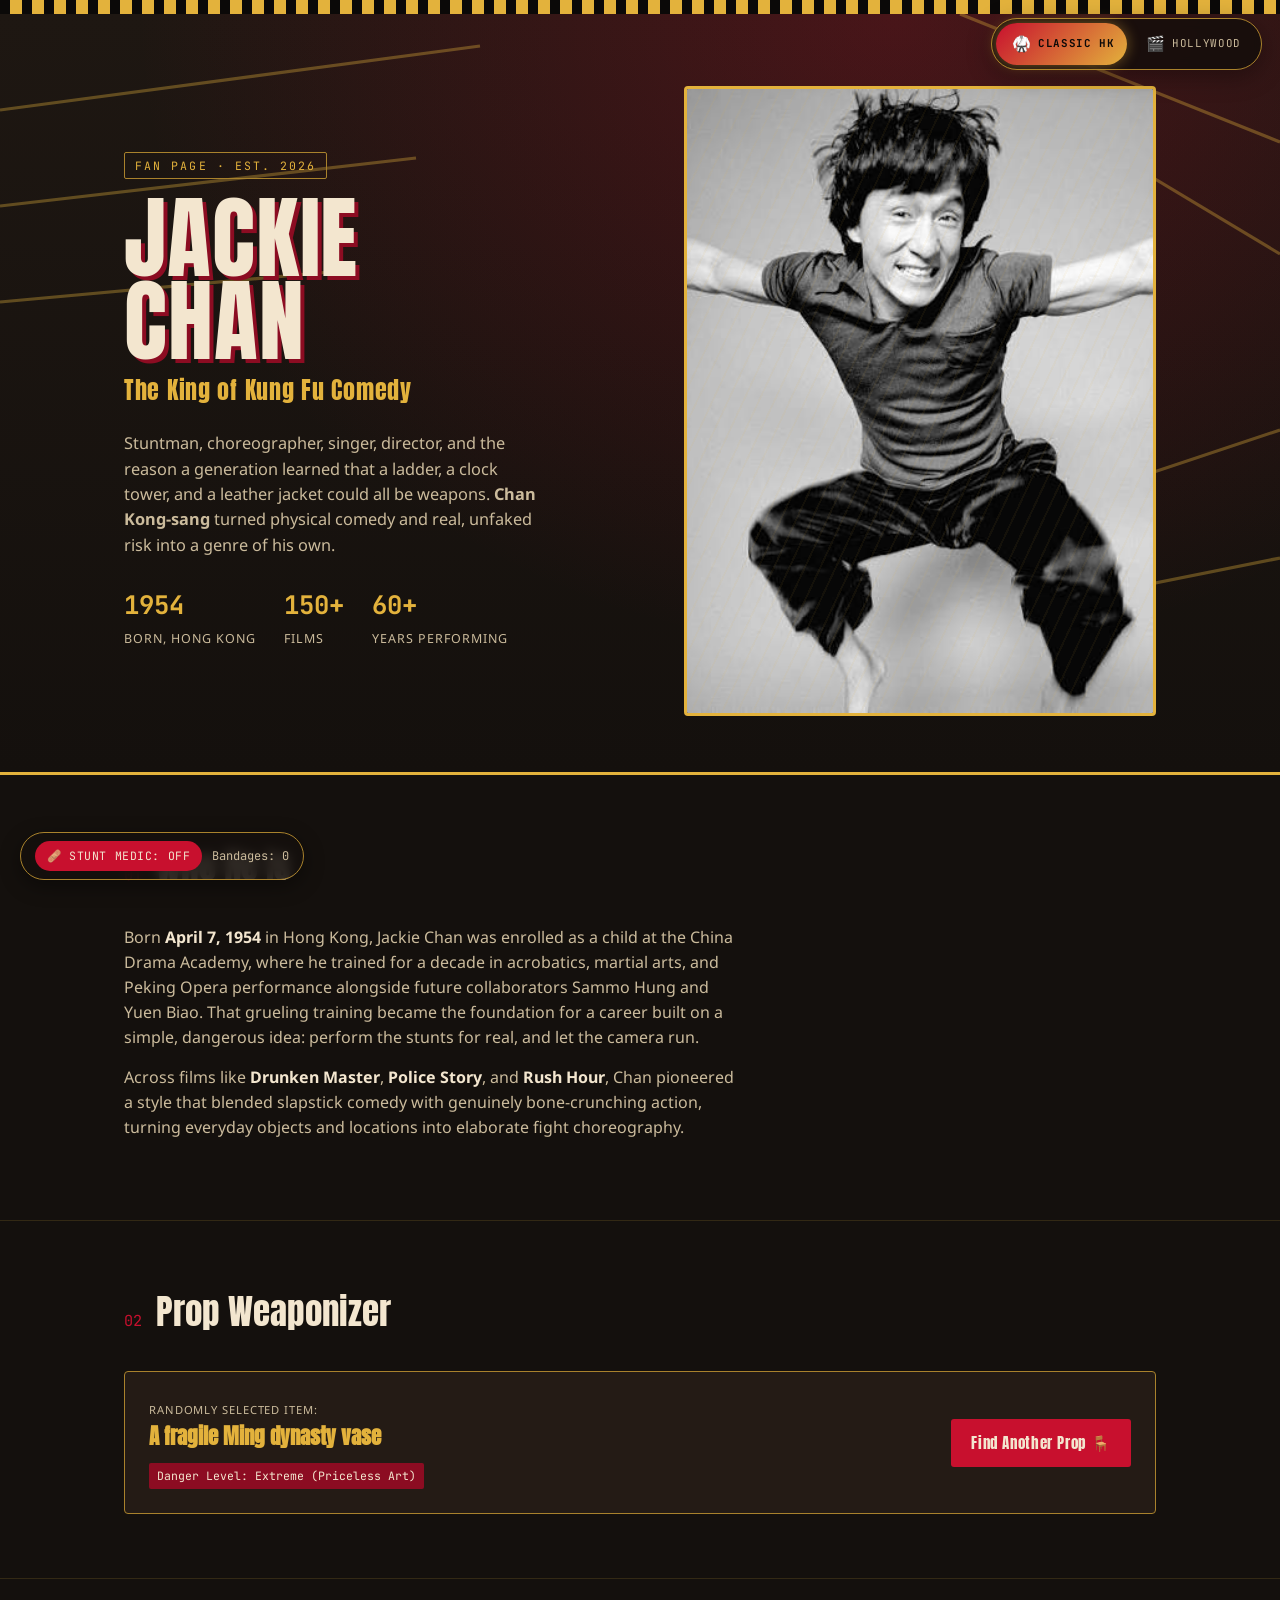
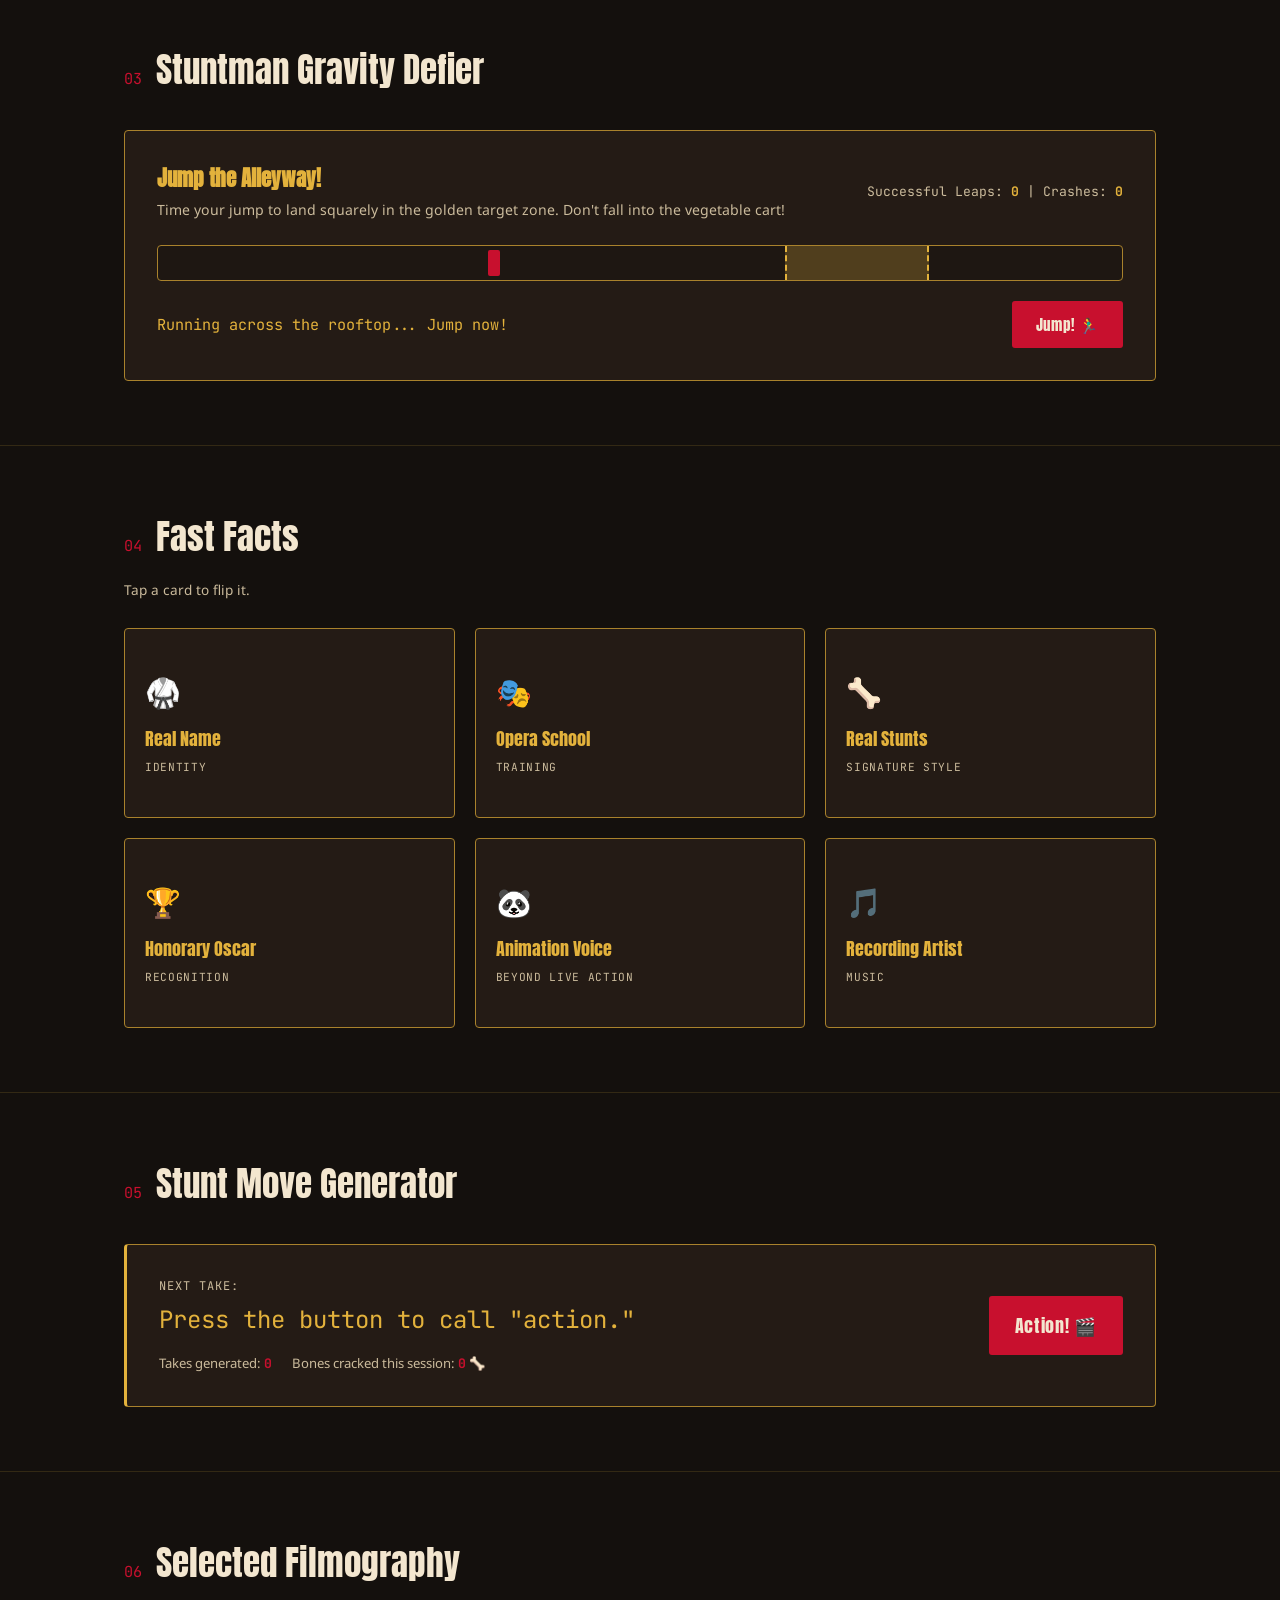
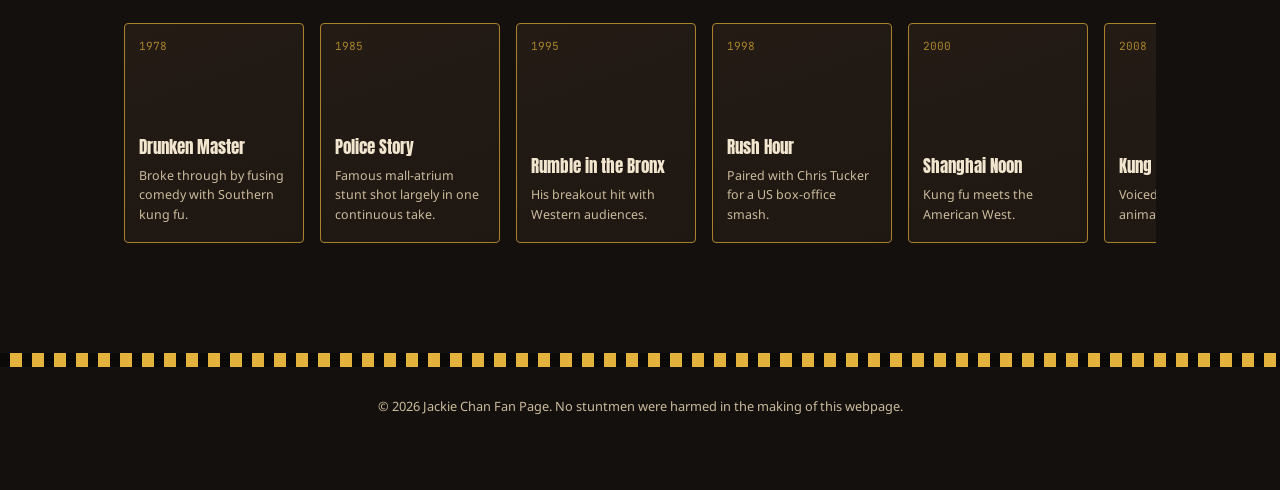
==== commit 4aa46cc9: "Update fanpage.html" ====
--- a/fanpage.html
+++ b/fanpage.html
@@ -724,7 +724,7 @@
 
       <div class="portrait" aria-label="Portrait swaps between Classic Hong Kong and Hollywood era look">
         <div class="portrait-layer classic-layer">
-          <img class="portrait-photo" src="C:\School\Y2S1\IS216-G3-Web Application Development II\Week1\jackie-classic.jpg" alt="Jackie Chan, Classic Hong Kong era"
+          <img class="portrait-photo" src="jackie-classic.jpg" alt="Jackie Chan, Classic Hong Kong era"
                 onerror="this.style.display='none'; this.nextElementSibling.style.display='flex';">
           <div class="portrait-fallback" style="display:none;">
             <svg viewBox="0 0 200 260" xmlns="http://www.w3.org/2000/svg" aria-hidden="true">
@@ -741,7 +741,7 @@
         </div>
 
         <div class="portrait-layer hollywood-layer">
-          <img class="portrait-photo" src="C:\School\Y2S1\IS216-G3-Web Application Development II\Week1\jackie-hollywood.jpg" alt="Jackie Chan, Hollywood era"
+          <img class="portrait-photo" src="jackie-hollywood.jpg" alt="Jackie Chan, Hollywood era"
                 onerror="this.style.display='none'; this.nextElementSibling.style.display='flex';">
           <div class="portrait-fallback" style="display:none;">
             <svg viewBox="0 0 200 260" xmlns="http://www.w3.org/2000/svg" aria-hidden="true">
@@ -1118,4 +1118,4 @@
 })();
 </script>
 </body>
-</html>+</html>
